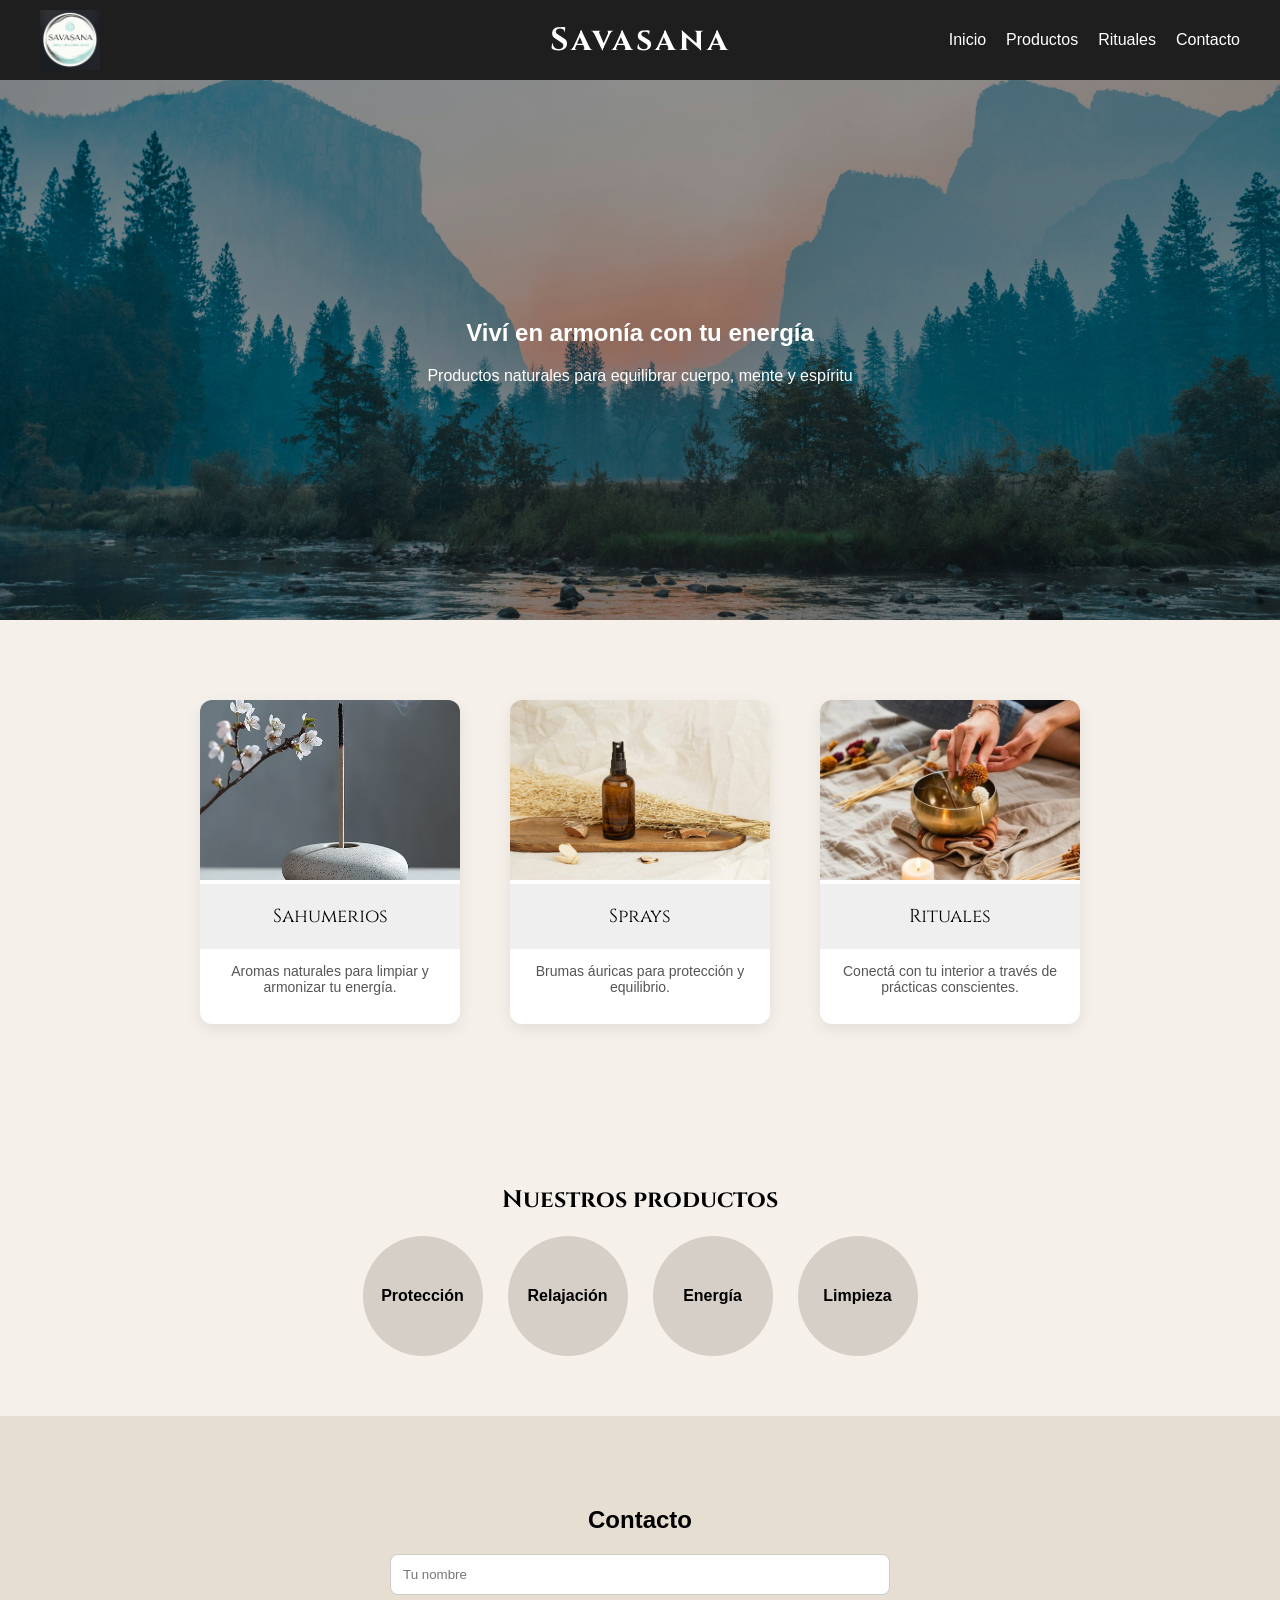
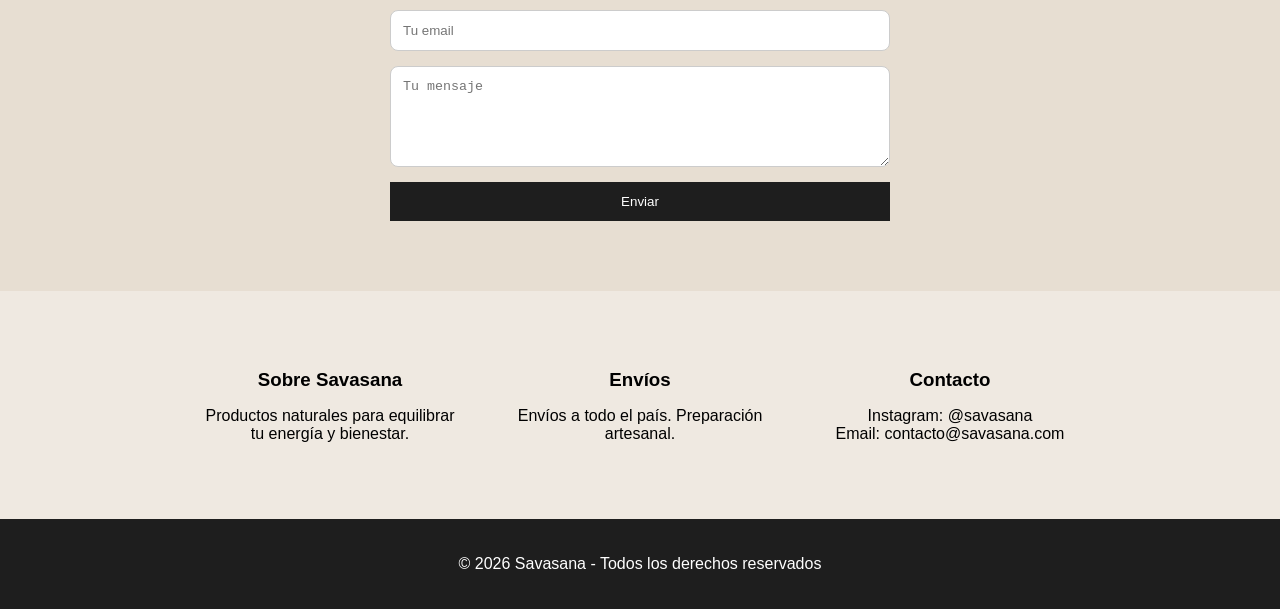
==== index.html @ c41fe560 "Primer Commit" ====
<!DOCTYPE html>
<html lang="es">
<head>
    <meta charset="UTF-8">
    <meta name="viewport" content="width=device-width, initial-scale=1.0">
    <title>Savasana</title>

    <link rel="stylesheet" href="styles.css">

    <link href="https://fonts.googleapis.com/css2?family=Cinzel:wght@400;600&display=swap" rel="stylesheet">

</head>

<body>

<header class="header">

    <div class="logo-container">
        <img src="img/logo.jpg" alt="Savasana" class="logo">
    </div>

    <div class="brand-center">
        Savasana
    </div>

    <nav class="nav">
        <a href="#">Inicio</a>
        <a href="#">Productos</a>
        <a href="#">Rituales</a>
        <a href="#contacto">Contacto</a>
    </nav>

</header>

<section class="hero">
    <div class="hero-text">
        <h2>Viví en armonía con tu energía</h2>
        <p>Productos naturales para equilibrar cuerpo, mente y espíritu</p>
    </div>
</section>

<section class="productos">

    <div class="card">
        <img src="img/sahumerio.jpg" alt="Sahumerios">
        <h3>Sahumerios</h3>
        <p class="desc">Aromas naturales para limpiar y armonizar tu energía.</p>
    </div>

    <div class="card">
        <img src="img/spray.jpg" alt="Sprays">
        <h3>Sprays</h3>
        <p class="desc">Brumas áuricas para protección y equilibrio.</p>
    </div>

    <div class="card">
        <img src="img/ritual.jpg" alt="Rituales">
        <h3>Rituales</h3>
        <p class="desc">Conectá con tu interior a través de prácticas conscientes.</p>
    </div>

</section>

<section class="categorias">
    <h2>Nuestros productos</h2>

    <div class="circulos">
        <div class="item">Protección</div>
        <div class="item">Relajación</div>
        <div class="item">Energía</div>
        <div class="item">Limpieza</div>
    </div>
</section>


<section class="contacto" id="contacto">

    <h2>Contacto</h2>

    <form class="formulario">

        <input type="text" placeholder="Tu nombre" required>
        <input type="email" placeholder="Tu email" required>
        <textarea placeholder="Tu mensaje" rows="5" required></textarea>

        <button type="submit">Enviar</button>

    </form>

</section>


<section class="info-final">

    <div class="bloque">
        <h3>Sobre Savasana</h3>
        <p>Productos naturales para equilibrar tu energía y bienestar.</p>
    </div>

    <div class="bloque">
        <h3>Envíos</h3>
        <p>Envíos a todo el país. Preparación artesanal.</p>
    </div>

    <div class="bloque">
        <h3>Contacto</h3>
        <p>Instagram: @savasana <br>Email: contacto@savasana.com</p>
    </div>

</section>

<footer class="footer">
    <p>© 2026 Savasana - Todos los derechos reservados</p>
</footer>

</body>

</html>
---- styles.css ----
body {
    margin: 0;
    font-family: Arial, sans-serif;
    background: #f5f1ea;
}

/* =========================
   HEADER
========================= */

.header {
    background: #1e1e1e;
    display: flex;
    justify-content: space-between;
    align-items: center;
    padding: 10px 40px;
    position: relative;
}

/* LOGO */
.logo-container {
    display: flex;
    align-items: center;
}

.logo {
    height: 60px;
}

/* BRAND CENTRADA */
.brand-center {
    color: white;
    font-size: 32px;
    font-weight: bold;
    letter-spacing: 3px;
    font-family: 'Cinzel', serif;
    position: absolute;
    left: 50%;
    transform: translateX(-50%);
}

/* NAV */
.nav {
    display: flex;
    gap: 20px;
}

.nav a {
    color: white;
    text-decoration: none;
    transition: 0.3s;
}

.nav a:hover {
    color: #d6cfc7;
}

/* =========================
   HERO
========================= */

.hero {
    height: 60vh;
    background: url("img/fondo.jpg") center/cover no-repeat;
    display: flex;
    justify-content: center;
    align-items: center;
    text-align: center;
    color: white;
    position: relative;
    overflow: hidden;
}

/* capa oscura */
.hero::before {
    content: "";
    position: absolute;
    inset: 0;
    background: rgba(0,0,0,0.4);
    z-index: 1;
}

/* contenido */
.hero-text {
    position: relative;
    z-index: 2;
}

/* efecto profundidad */
.hero {
    animation: depthZoom 35s ease-in-out infinite;
}

@keyframes depthZoom {
    0% { background-size: 100%; }
    50% { background-size: 108%; }
    100% { background-size: 100%; }
}

/* =========================
   PRODUCTOS
========================= */

.productos {
    display: flex;
    flex-wrap: wrap;
    justify-content: center;
    gap: 50px;
    padding: 80px 0;
}

.card {
    width: 260px;
    background: white;
    border-radius: 12px;
    overflow: hidden;
    text-align: center;
    box-shadow: 0 5px 15px rgba(0,0,0,0.08);
    transition: 0.3s;
}

.card:hover {
    transform: translateY(-5px);
}

.card img {
    width: 100%;
    height: 180px;
    object-fit: cover;
}

.card h3 {
    background: #efefef;
    margin: 0;
    padding: 20px 0;
    font-weight: normal;
    font-family: 'Cinzel', serif;
}

.desc {
    font-size: 14px;
    padding: 0 10px 15px;
    color: #555;
}

/* =========================
   CATEGORIAS
========================= */

.categorias {
    text-align: center;
    padding: 60px 20px;
}

.categorias h2 {
    font-family: 'Cinzel', serif;
}

.circulos {
    display: flex;
    justify-content: center;
    gap: 25px;
    flex-wrap: wrap;
}

.item {
    width: 120px;
    height: 120px;
    background: #d6cfc7;
    border-radius: 50%;
    display: flex;
    justify-content: center;
    align-items: center;
    font-weight: bold;
    text-align: center;
}

/* =========================
   CONTACTO
========================= */

.contacto {
    padding: 70px 20px;
    text-align: center;
    background: #e7ded2; 
}

.formulario {
    max-width: 500px;
    margin: auto;
    display: flex;
    flex-direction: column;
    gap: 15px;
}

.formulario input,
.formulario textarea {
    padding: 12px;
    border: 1px solid #ccc;
    border-radius: 8px;
}

.formulario button {
    padding: 12px;
    border: none;
    background: #1e1e1e;
    color: white;
    cursor: pointer;
}
html {
    scroll-behavior: smooth;
}

/* =========================
   INFO FINAL
========================= */

.info-final {
    display: flex;
    justify-content: center;
    gap: 60px;
    flex-wrap: wrap;
    padding: 60px 20px;
    background: #efe9e1;
}

.bloque {
    width: 250px;
    text-align: center;
}

.bloque h3 {
    margin-bottom: 10px;
}

/* =========================
   FOOTER
========================= */

.footer {
    background: #1e1e1e;
    color: white;
    text-align: center;
    padding: 20px;
}
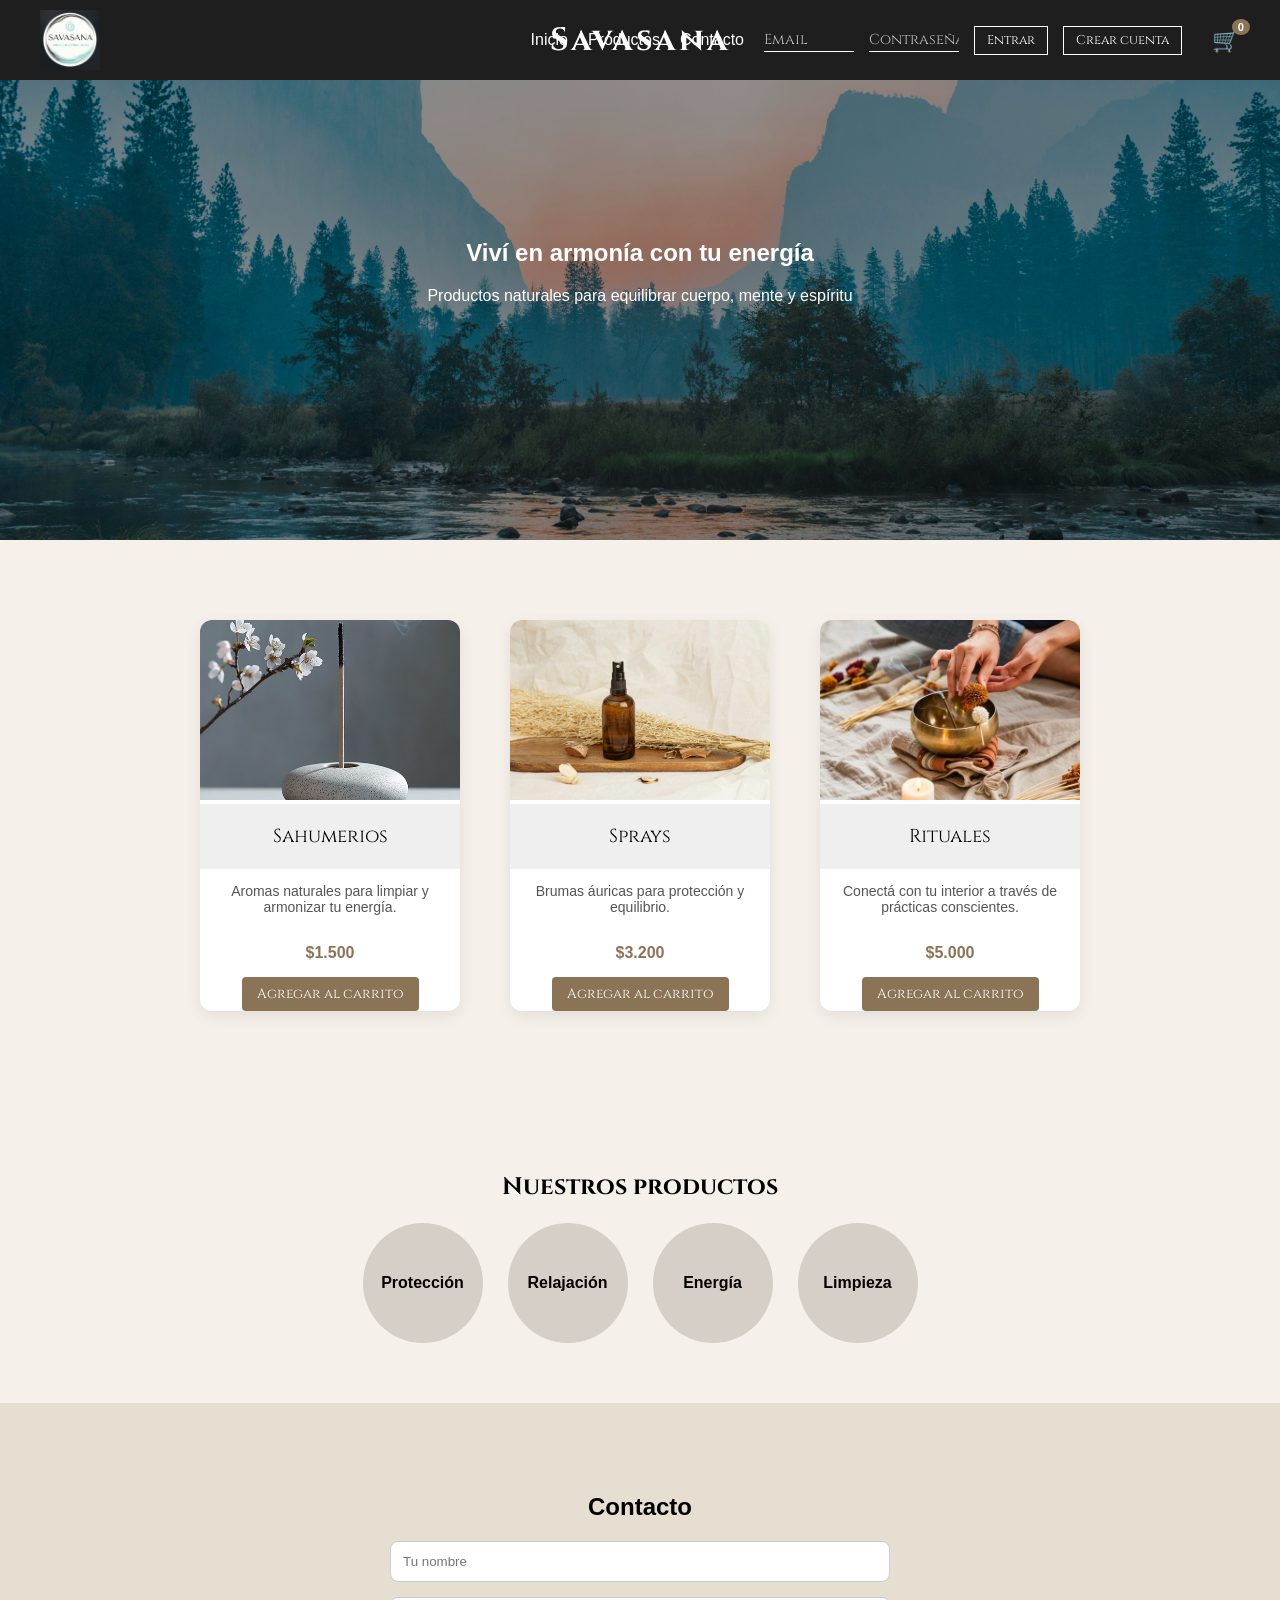
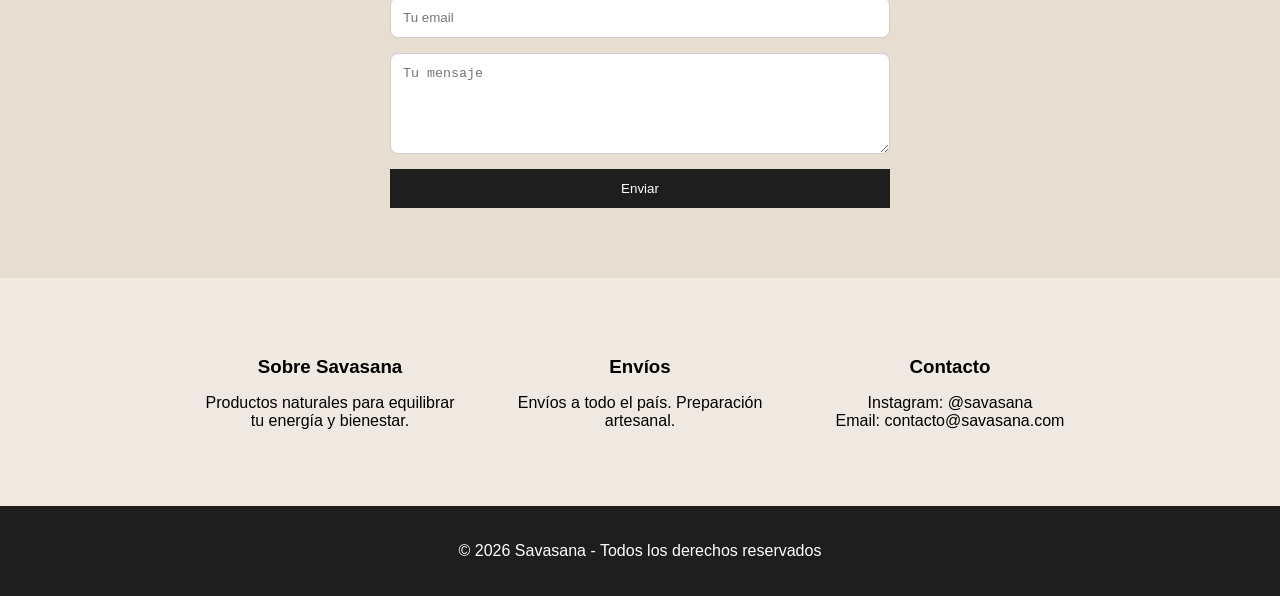
==== commit 9be5ab73: "Primer commit: subida inicial de la web Savasana" ====
--- a/index.html
+++ b/index.html
@@ -5,31 +5,39 @@
     <meta name="viewport" content="width=device-width, initial-scale=1.0">
     <title>Savasana</title>
 
+    <link rel="preconnect" href="https://fonts.googleapis.com">
+    <link rel="preconnect" href="https://fonts.gstatic.com" crossorigin>
+    <link href="https://fonts.googleapis.com/css2?family=Cinzel:wght@400;600&display=swap" rel="stylesheet">
+    
     <link rel="stylesheet" href="styles.css">
-
-    <link href="https://fonts.googleapis.com/css2?family=Cinzel:wght@400;600&display=swap" rel="stylesheet">
-
 </head>
-
 <body>
 
 <header class="header">
-
     <div class="logo-container">
-        <img src="img/logo.jpg" alt="Savasana" class="logo">
+        <img src="img/logo.jpg" alt="Savasana" class="logo" width="60" height="60">
     </div>
 
-    <div class="brand-center">
-        Savasana
-    </div>
+    <div class="brand-center">Savasana</div>
 
     <nav class="nav">
         <a href="#">Inicio</a>
-        <a href="#">Productos</a>
-        <a href="#">Rituales</a>
+        <a href="#productos">Productos</a>
         <a href="#contacto">Contacto</a>
+
+        <div id="auth-container">
+            <form id="formLoginHeader" class="nav-login">
+                <input type="email" id="loginEmail" placeholder="Email" required>
+                <input type="password" id="loginPassword" placeholder="Contraseña" required>
+                <button type="submit" class="btn-crear">Entrar</button>
+                <a href="pages/registro.html" class="btn-crear">Crear cuenta</a>
+            </form>
+        </div>
+
+        <div class="carrito-container">
+            <a href="#" class="btn-carrito">🛒<span id="carrito-count">0</span></a>
+        </div>
     </nav>
-
 </header>
 
 <section class="hero">
@@ -39,31 +47,32 @@
     </div>
 </section>
 
-<section class="productos">
-
+<section class="productos" id="productos">
     <div class="card">
-        <img src="img/sahumerio.jpg" alt="Sahumerios">
+        <img src="img/sahumerio.jpg" alt="Sahumerios" width="260" height="180">
         <h3>Sahumerios</h3>
         <p class="desc">Aromas naturales para limpiar y armonizar tu energía.</p>
+        <p class="precio">$1.500</p>
+        <button class="btn-agregar" data-id="1" data-nombre="Sahumerios" data-precio="1500">Agregar al carrito</button>
     </div>
-
     <div class="card">
-        <img src="img/spray.jpg" alt="Sprays">
+        <img src="img/spray.jpg" alt="Sprays" width="260" height="180">
         <h3>Sprays</h3>
         <p class="desc">Brumas áuricas para protección y equilibrio.</p>
+        <p class="precio">$3.200</p>
+        <button class="btn-agregar" data-id="2" data-nombre="Sprays" data-precio="3200">Agregar al carrito</button>
     </div>
-
     <div class="card">
-        <img src="img/ritual.jpg" alt="Rituales">
+        <img src="img/ritual.jpg" alt="Rituales" width="260" height="180">
         <h3>Rituales</h3>
         <p class="desc">Conectá con tu interior a través de prácticas conscientes.</p>
+        <p class="precio">$5.000</p>
+        <button class="btn-agregar" data-id="3" data-nombre="Rituales" data-precio="5000">Agregar al carrito</button>
     </div>
-
 </section>
 
 <section class="categorias">
     <h2>Nuestros productos</h2>
-
     <div class="circulos">
         <div class="item">Protección</div>
         <div class="item">Relajación</div>
@@ -72,47 +81,56 @@
     </div>
 </section>
 
-
 <section class="contacto" id="contacto">
-
     <h2>Contacto</h2>
-
     <form class="formulario">
-
         <input type="text" placeholder="Tu nombre" required>
         <input type="email" placeholder="Tu email" required>
-        <textarea placeholder="Tu mensaje" rows="5" required></textarea>
-
+        <textarea rows="5" placeholder="Tu mensaje" required></textarea>
         <button type="submit">Enviar</button>
-
     </form>
-
 </section>
 
-
 <section class="info-final">
-
     <div class="bloque">
         <h3>Sobre Savasana</h3>
         <p>Productos naturales para equilibrar tu energía y bienestar.</p>
     </div>
-
     <div class="bloque">
         <h3>Envíos</h3>
         <p>Envíos a todo el país. Preparación artesanal.</p>
     </div>
-
     <div class="bloque">
         <h3>Contacto</h3>
-        <p>Instagram: @savasana <br>Email: contacto@savasana.com</p>
+        <p>Instagram: @savasana<br>Email: contacto@savasana.com</p>
     </div>
-
 </section>
 
 <footer class="footer">
     <p>© 2026 Savasana - Todos los derechos reservados</p>
 </footer>
 
+<div id="carrito-modal" class="carrito-modal" style="display: none;">
+    <div class="carrito-contenido">
+        <div class="carrito-header">
+            <h3>Tu carrito</h3>
+            <button id="btn-cerrar-carrito">&times;</button>
+        </div>
+        <div id="carrito-items"></div>
+        <div class="carrito-footer">
+            <p>Total: <strong id="carrito-total">$0</strong></p>
+            <button id="btn-vaciar-carrito" class="btn-vaciar">Vaciar carrito</button>
+            <button id="btn-comprar" class="btn-comprar">Finalizar compra</button>
+        </div>
+    </div>
+</div>
+
+<div id="notificacion-global" class="notificacion-hidden">
+    <p id="notificacion-texto"></p>
+</div>
+
+<script src="js/auth.js"></script>
+<script src="js/carrito.js"></script>
+
 </body>
-
 </html>
--- a/styles.css
+++ b/styles.css
@@ -1,12 +1,17 @@
+/* Global */
+
 body {
+    visibility: visible;
     margin: 0;
     font-family: Arial, sans-serif;
     background: #f5f1ea;
 }
 
-/* =========================
-   HEADER
-========================= */
+html {
+    scroll-behavior: smooth;
+}
+
+/* Header */
 
 .header {
     background: #1e1e1e;
@@ -14,10 +19,14 @@
     justify-content: space-between;
     align-items: center;
     padding: 10px 40px;
-    position: relative;
-}
-
-/* LOGO */
+    position: fixed; 
+    top: 0;
+    left: 0;
+    width: 100%;
+    z-index: 1000;
+    box-sizing: border-box;
+}
+
 .logo-container {
     display: flex;
     align-items: center;
@@ -27,7 +36,6 @@
     height: 60px;
 }
 
-/* BRAND CENTRADA */
 .brand-center {
     color: white;
     font-size: 32px;
@@ -39,9 +47,9 @@
     transform: translateX(-50%);
 }
 
-/* NAV */
 .nav {
     display: flex;
+    align-items: center;
     gap: 20px;
 }
 
@@ -55,9 +63,50 @@
     color: #d6cfc7;
 }
 
-/* =========================
-   HERO
-========================= */
+.nav-login {
+    display: flex;
+    align-items: center;
+    gap: 15px;
+}
+
+.nav-login input {
+    background: transparent;
+    border: none;
+    border-bottom: 1px solid #fff;
+    color: #fff;
+    font-family: 'Cinzel', serif;
+    font-size: 0.9rem;
+    width: 90px;
+    padding: 2px 0;
+}
+
+.nav-login input::placeholder {
+    color: rgba(255, 255, 255, 0.7);
+}
+
+.nav-login input:focus {
+    outline: none;
+    border-bottom: 1px solid #aaa;
+}
+
+.btn-crear {
+    background: transparent;
+    color: #fff;
+    border: 1px solid #fff;
+    padding: 5px 12px;
+    font-family: 'Cinzel', serif;
+    font-size: 0.8rem;
+    cursor: pointer;
+    transition: all 0.3s ease;
+    white-space: nowrap;
+}
+
+.btn-crear:hover {
+    background: #fff;
+    color: #000;
+}
+
+/* Hero */
 
 .hero {
     height: 60vh;
@@ -69,9 +118,9 @@
     color: white;
     position: relative;
     overflow: hidden;
-}
-
-/* capa oscura */
+    animation: depthZoom 35s ease-in-out infinite;
+}
+
 .hero::before {
     content: "";
     position: absolute;
@@ -80,15 +129,9 @@
     z-index: 1;
 }
 
-/* contenido */
 .hero-text {
     position: relative;
     z-index: 2;
-}
-
-/* efecto profundidad */
-.hero {
-    animation: depthZoom 35s ease-in-out infinite;
 }
 
 @keyframes depthZoom {
@@ -97,9 +140,7 @@
     100% { background-size: 100%; }
 }
 
-/* =========================
-   PRODUCTOS
-========================= */
+/* Productos */
 
 .productos {
     display: flex;
@@ -143,9 +184,7 @@
     color: #555;
 }
 
-/* =========================
-   CATEGORIAS
-========================= */
+/* Categorías */
 
 .categorias {
     text-align: center;
@@ -174,15 +213,44 @@
     font-weight: bold;
     text-align: center;
 }
-
-/* =========================
-   CONTACTO
-========================= */
+/* Formularios */
+
+.registro {
+    padding: 4rem 2rem;
+    text-align: center;
+}
+
+.formulario-registro {
+    display: flex;
+    flex-direction: column;
+    max-width: 300px;
+    margin: 2rem auto;
+    gap: 1.5rem;
+}
+
+.formulario-registro input {
+    border: none;
+    border-bottom: 1px solid #ccc;
+    background: transparent;
+    padding: 10px 0;
+    font-family: 'Cinzel', serif;
+}
+
+.btn-enviar {
+    background: transparent;
+    border: 1px solid #333;
+    padding: 10px;
+    cursor: pointer;
+    font-family: 'Cinzel', serif;
+    text-transform: uppercase;
+}
+
+/* Contacto */
 
 .contacto {
     padding: 70px 20px;
     text-align: center;
-    background: #e7ded2; 
+    background: #e7ded2;
 }
 
 .formulario {
@@ -207,13 +275,8 @@
     color: white;
     cursor: pointer;
 }
-html {
-    scroll-behavior: smooth;
-}
-
-/* =========================
-   INFO FINAL
-========================= */
+
+/* Footer */
 
 .info-final {
     display: flex;
@@ -233,13 +296,205 @@
     margin-bottom: 10px;
 }
 
-/* =========================
-   FOOTER
-========================= */
-
 .footer {
     background: #1e1e1e;
     color: white;
     text-align: center;
     padding: 20px;
+}
+
+/* Carrito */
+
+.carrito-container {
+    display: flex;
+    align-items: center;
+    margin-left: 10px;
+}
+
+.btn-carrito {
+    color: white;
+    text-decoration: none;
+    font-size: 1.4rem;
+    position: relative;
+    transition: transform 0.2s;
+}
+
+.btn-carrito:hover {
+    transform: scale(1.1);
+}
+
+#carrito-count {
+    position: absolute;
+    top: -8px;
+    right: -10px;
+    background: #8b7355;
+    color: white;
+    font-size: 0.7rem;
+    font-family: Arial, sans-serif;
+    padding: 2px 6px;
+    border-radius: 50%;
+    font-weight: bold;
+}
+
+.btn-agregar {
+    background-color: #8b7355;
+    color: white;
+    border: none;
+    padding: 8px 15px;
+    border-radius: 4px;
+    cursor: pointer;
+    font-family: 'Cinzel', serif;
+    font-size: 0.85rem;
+    transition: background 0.3s;
+    margin-top: 10px;
+}
+
+.btn-agregar:hover {
+    background-color: #6e5a42;
+}
+
+.precio {
+    font-weight: bold;
+    color: #8b7355;
+    margin: 5px 0;
+}
+
+.carrito-modal {
+    position: fixed;
+    top: 0;
+    right: 0;
+    width: 350px;
+    height: 100%;
+    background-color: rgba(0, 0, 0, 0.5);
+    z-index: 1000;
+}
+
+.carrito-contenido {
+    position: absolute;
+    right: 0;
+    top: 0;
+    width: 100%;
+    height: 100%;
+    background-color: #fcfbfa;
+    box-shadow: -5px 0 15px rgba(0, 0, 0, 0.2);
+    display: flex;
+    flex-direction: column;
+    padding: 20px;
+    box-sizing: border-box;
+}
+
+.carrito-header {
+    display: flex;
+    justify-content: space-between;
+    align-items: center;
+    border-bottom: 1px solid #e0e0e0;
+    padding-bottom: 10px;
+}
+
+#btn-cerrar-carrito {
+    background: none;
+    border: none;
+    font-size: 2rem;
+    cursor: pointer;
+}
+
+#carrito-items {
+    flex-grow: 1;
+    overflow-y: auto;
+    margin-top: 20px;
+}
+.carrito-footer {
+    border-top: 1px solid #e0e0e0;
+    padding-top: 15px;
+}
+
+.btn-vaciar,
+.btn-comprar {
+    width: 100%;
+    padding: 10px;
+    margin-top: 10px;
+    border: none;
+    cursor: pointer;
+    font-family: 'Cinzel', serif;
+}
+
+.btn-vaciar {
+    background-color: #e0dcd8;
+    color: #333;
+}
+
+.btn-comprar {
+    background-color: #8b7355;
+    color: white;
+}
+
+.controles-cantidad {
+    display: flex;
+    align-items: center;
+    gap: 8px;
+}
+
+.btn-cambiar-cant {
+    background: #f0f0f0;
+    border: none;
+    border-radius: 4px;
+    padding: 2px 8px;
+    cursor: pointer;
+    font-weight: bold;
+}
+
+.btn-cambiar-cant:hover {
+    background: #e0e0e0;
+}
+
+.btn-cambiar-cant:disabled {
+    opacity: 0.3;
+    cursor: not-allowed;
+    background-color: #f0f0f0;
+}
+
+.item-carrito {
+    display: flex;
+    justify-content: space-between;
+    align-items: center;
+    padding: 15px 0;
+    border-bottom: 1px solid #e0e0e0;
+}
+
+.btn-eliminar-item {
+    background: transparent;
+    border: none;
+    cursor: pointer;
+    font-size: 1.2rem;
+    color: #8b7355;
+}
+
+/* Notificaciones */
+#notificacion-global {
+    position: fixed !important;
+    top: 20px !important;
+    right: 20px !important;
+    z-index: 99999 !important;
+    padding: 15px 25px;
+    background: #fdfaf6;
+    border: 1px solid #e0dcd5;
+    border-radius: 8px;
+    font-family: 'Cinzel', serif;
+    box-shadow: 0 4px 15px rgba(0,0,0,0.1);
+    opacity: 0;
+    visibility: hidden;
+    pointer-events: none;
+    transition: opacity 0.5s ease, visibility 0.5s;
+}
+
+.notificacion-visible {
+    opacity: 1 !important;
+    visibility: visible !important;
+    pointer-events: auto !important;
+}
+
+.notificacion-hidden {
+    opacity: 0 !important;
+    visibility: hidden !important;
+    pointer-events: none !important;
 }
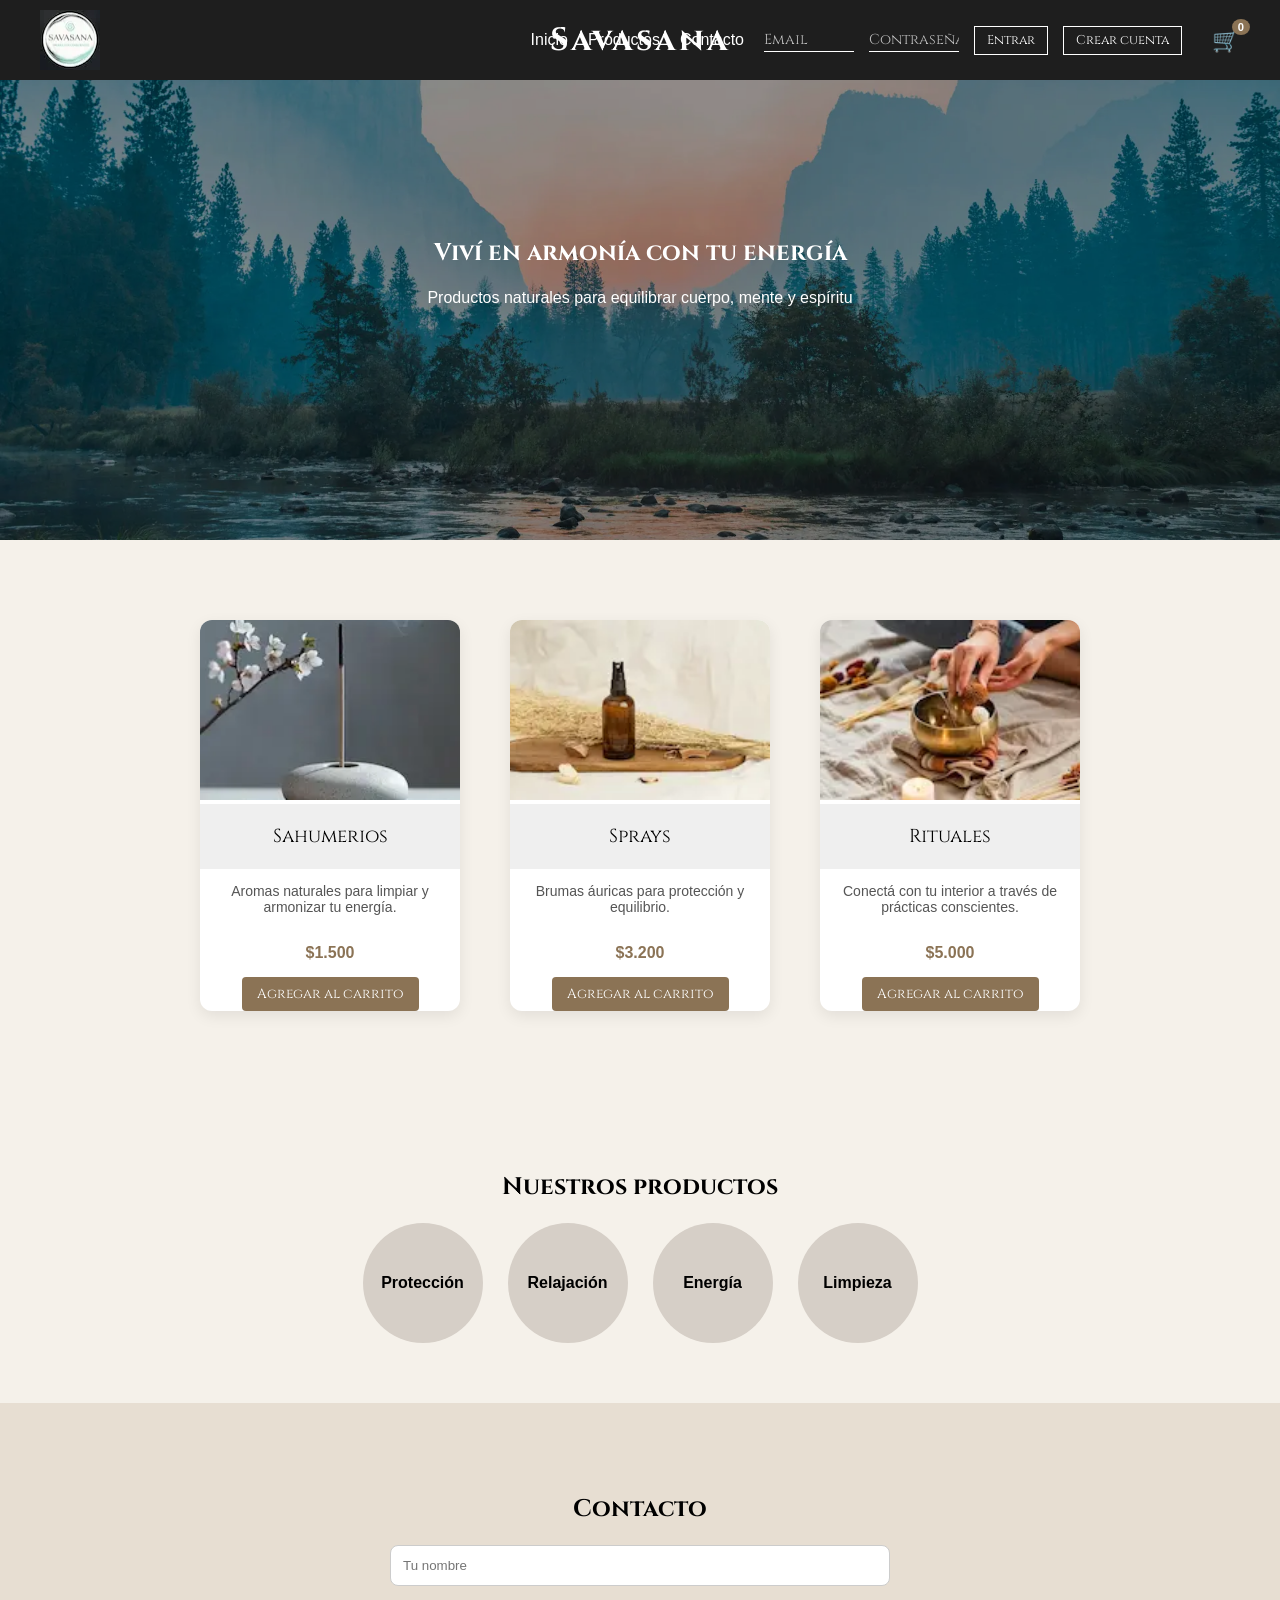
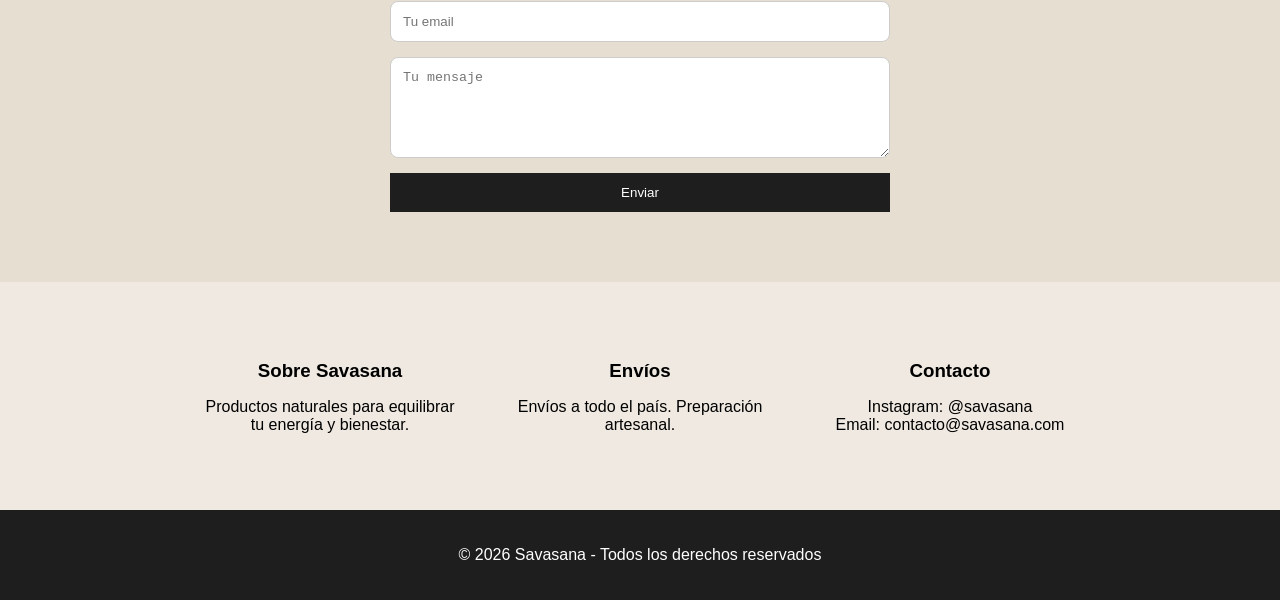
==== commit b4563501: "Finalizando proyecto" ====
--- a/index.html
+++ b/index.html
@@ -15,7 +15,7 @@
 
 <header class="header">
     <div class="logo-container">
-        <img src="img/logo.jpg" alt="Savasana" class="logo" width="60" height="60">
+        <img src="img/logo.webp" alt="Savasana" class="logo" width="60" height="60">
     </div>
 
     <div class="brand-center">Savasana</div>
@@ -40,71 +40,73 @@
     </nav>
 </header>
 
-<section class="hero">
-    <div class="hero-text">
-        <h2>Viví en armonía con tu energía</h2>
-        <p>Productos naturales para equilibrar cuerpo, mente y espíritu</p>
-    </div>
-</section>
+<main>
+    <section class="hero">
+        <div class="hero-text">
+            <h2>Viví en armonía con tu energía</h2>
+            <p>Productos naturales para equilibrar cuerpo, mente y espíritu</p>
+        </div>
+    </section>
 
-<section class="productos" id="productos">
-    <div class="card">
-        <img src="img/sahumerio.jpg" alt="Sahumerios" width="260" height="180">
-        <h3>Sahumerios</h3>
-        <p class="desc">Aromas naturales para limpiar y armonizar tu energía.</p>
-        <p class="precio">$1.500</p>
-        <button class="btn-agregar" data-id="1" data-nombre="Sahumerios" data-precio="1500">Agregar al carrito</button>
-    </div>
-    <div class="card">
-        <img src="img/spray.jpg" alt="Sprays" width="260" height="180">
-        <h3>Sprays</h3>
-        <p class="desc">Brumas áuricas para protección y equilibrio.</p>
-        <p class="precio">$3.200</p>
-        <button class="btn-agregar" data-id="2" data-nombre="Sprays" data-precio="3200">Agregar al carrito</button>
-    </div>
-    <div class="card">
-        <img src="img/ritual.jpg" alt="Rituales" width="260" height="180">
-        <h3>Rituales</h3>
-        <p class="desc">Conectá con tu interior a través de prácticas conscientes.</p>
-        <p class="precio">$5.000</p>
-        <button class="btn-agregar" data-id="3" data-nombre="Rituales" data-precio="5000">Agregar al carrito</button>
-    </div>
-</section>
+    <section class="productos" id="productos">
+        <div class="card">
+            <img src="img/sahumerio.webp" alt="Sahumerios" width="260" height="180">
+            <h3>Sahumerios</h3>
+            <p class="desc">Aromas naturales para limpiar y armonizar tu energía.</p>
+            <p class="precio">$1.500</p>
+            <button class="btn-agregar" data-id="1" data-nombre="Sahumerios" data-precio="1500">Agregar al carrito</button>
+        </div>
+        <div class="card">
+            <img src="img/spray.webp" alt="Sprays" width="260" height="180">
+            <h3>Sprays</h3>
+            <p class="desc">Brumas áuricas para protección y equilibrio.</p>
+            <p class="precio">$3.200</p>
+            <button class="btn-agregar" data-id="2" data-nombre="Sprays" data-precio="3200">Agregar al carrito</button>
+        </div>
+        <div class="card">
+            <img src="img/ritual.webp" alt="Rituales" width="260" height="180">
+            <h3>Rituales</h3>
+            <p class="desc">Conectá con tu interior a través de prácticas conscientes.</p>
+            <p class="precio">$5.000</p>
+            <button class="btn-agregar" data-id="3" data-nombre="Rituales" data-precio="5000">Agregar al carrito</button>
+        </div>
+    </section>
 
-<section class="categorias">
-    <h2>Nuestros productos</h2>
-    <div class="circulos">
-        <div class="item">Protección</div>
-        <div class="item">Relajación</div>
-        <div class="item">Energía</div>
-        <div class="item">Limpieza</div>
-    </div>
-</section>
+    <section class="categorias">
+        <h2>Nuestros productos</h2>
+        <div class="circulos">
+            <div class="item">Protección</div>
+            <div class="item">Relajación</div>
+            <div class="item">Energía</div>
+            <div class="item">Limpieza</div>
+        </div>
+    </section>
 
-<section class="contacto" id="contacto">
-    <h2>Contacto</h2>
-    <form class="formulario">
-        <input type="text" placeholder="Tu nombre" required>
-        <input type="email" placeholder="Tu email" required>
-        <textarea rows="5" placeholder="Tu mensaje" required></textarea>
-        <button type="submit">Enviar</button>
-    </form>
-</section>
+    <section class="contacto" id="contacto">
+        <h2>Contacto</h2>
+        <form class="formulario" action="https://formspree.io/f/xbdnjrpb" method="POST">
+            <input type="text" name="nombre" placeholder="Tu nombre" required>
+            <input type="email" name="email" placeholder="Tu email" required>
+            <textarea name="mensaje" rows="5" placeholder="Tu mensaje" required></textarea>
+            <button type="submit">Enviar</button>
+        </form>
+    </section>
 
-<section class="info-final">
-    <div class="bloque">
-        <h3>Sobre Savasana</h3>
-        <p>Productos naturales para equilibrar tu energía y bienestar.</p>
-    </div>
-    <div class="bloque">
-        <h3>Envíos</h3>
-        <p>Envíos a todo el país. Preparación artesanal.</p>
-    </div>
-    <div class="bloque">
-        <h3>Contacto</h3>
-        <p>Instagram: @savasana<br>Email: contacto@savasana.com</p>
-    </div>
-</section>
+    <section class="info-final">
+        <div class="bloque">
+            <h3>Sobre Savasana</h3>
+            <p>Productos naturales para equilibrar tu energía y bienestar.</p>
+        </div>
+        <div class="bloque">
+            <h3>Envíos</h3>
+            <p>Envíos a todo el país. Preparación artesanal.</p>
+        </div>
+        <div class="bloque">
+            <h3>Contacto</h3>
+            <p>Instagram: @savasana<br>Email: contacto@savasana.com</p>
+        </div>
+    </section>
+</main>
 
 <footer class="footer">
     <p>© 2026 Savasana - Todos los derechos reservados</p>
@@ -129,8 +131,9 @@
     <p id="notificacion-texto"></p>
 </div>
 
-<script src="js/auth.js"></script>
-<script src="js/carrito.js"></script>
+<script src="js/funciones.js" defer></script>
+<script src="js/auth.js" defer></script>
+<script src="js/carrito.js" defer></script>
 
 </body>
 </html>
--- a/styles.css
+++ b/styles.css
@@ -1,11 +1,13 @@
 /* Global */
 
 body {
-    visibility: visible;
     margin: 0;
     font-family: Arial, sans-serif;
     background: #f5f1ea;
 }
+.brand-center, h2, .nav-login input, .btn-crear, .card h3, .btn-agregar, .btn-comprar, .btn-vaciar, #notificacion-global {
+    font-family: 'Cinzel', serif;
+}
 
 html {
     scroll-behavior: smooth;
@@ -21,10 +23,20 @@
     padding: 10px 40px;
     position: fixed; 
     top: 0;
-    left: 0;
     width: 100%;
     z-index: 1000;
     box-sizing: border-box;
+}
+
+.header-user {
+    color: white;
+    display: flex;
+    align-items: center;
+    gap: 10px;
+}
+
+.header-user strong {
+    color: white;
 }
 
 .logo-container {
@@ -110,7 +122,7 @@
 
 .hero {
     height: 60vh;
-    background: url("img/fondo.jpg") center/cover no-repeat;
+    background: url("img/fondo.webp") center/cover no-repeat;
     display: flex;
     justify-content: center;
     align-items: center;
@@ -471,10 +483,10 @@
 
 /* Notificaciones */
 #notificacion-global {
-    position: fixed !important;
-    top: 20px !important;
-    right: 20px !important;
-    z-index: 99999 !important;
+    position: fixed ;
+    top: 20px ;
+    right: 20px ;
+    z-index: 99999 ;
     padding: 15px 25px;
     background: #fdfaf6;
     border: 1px solid #e0dcd5;
